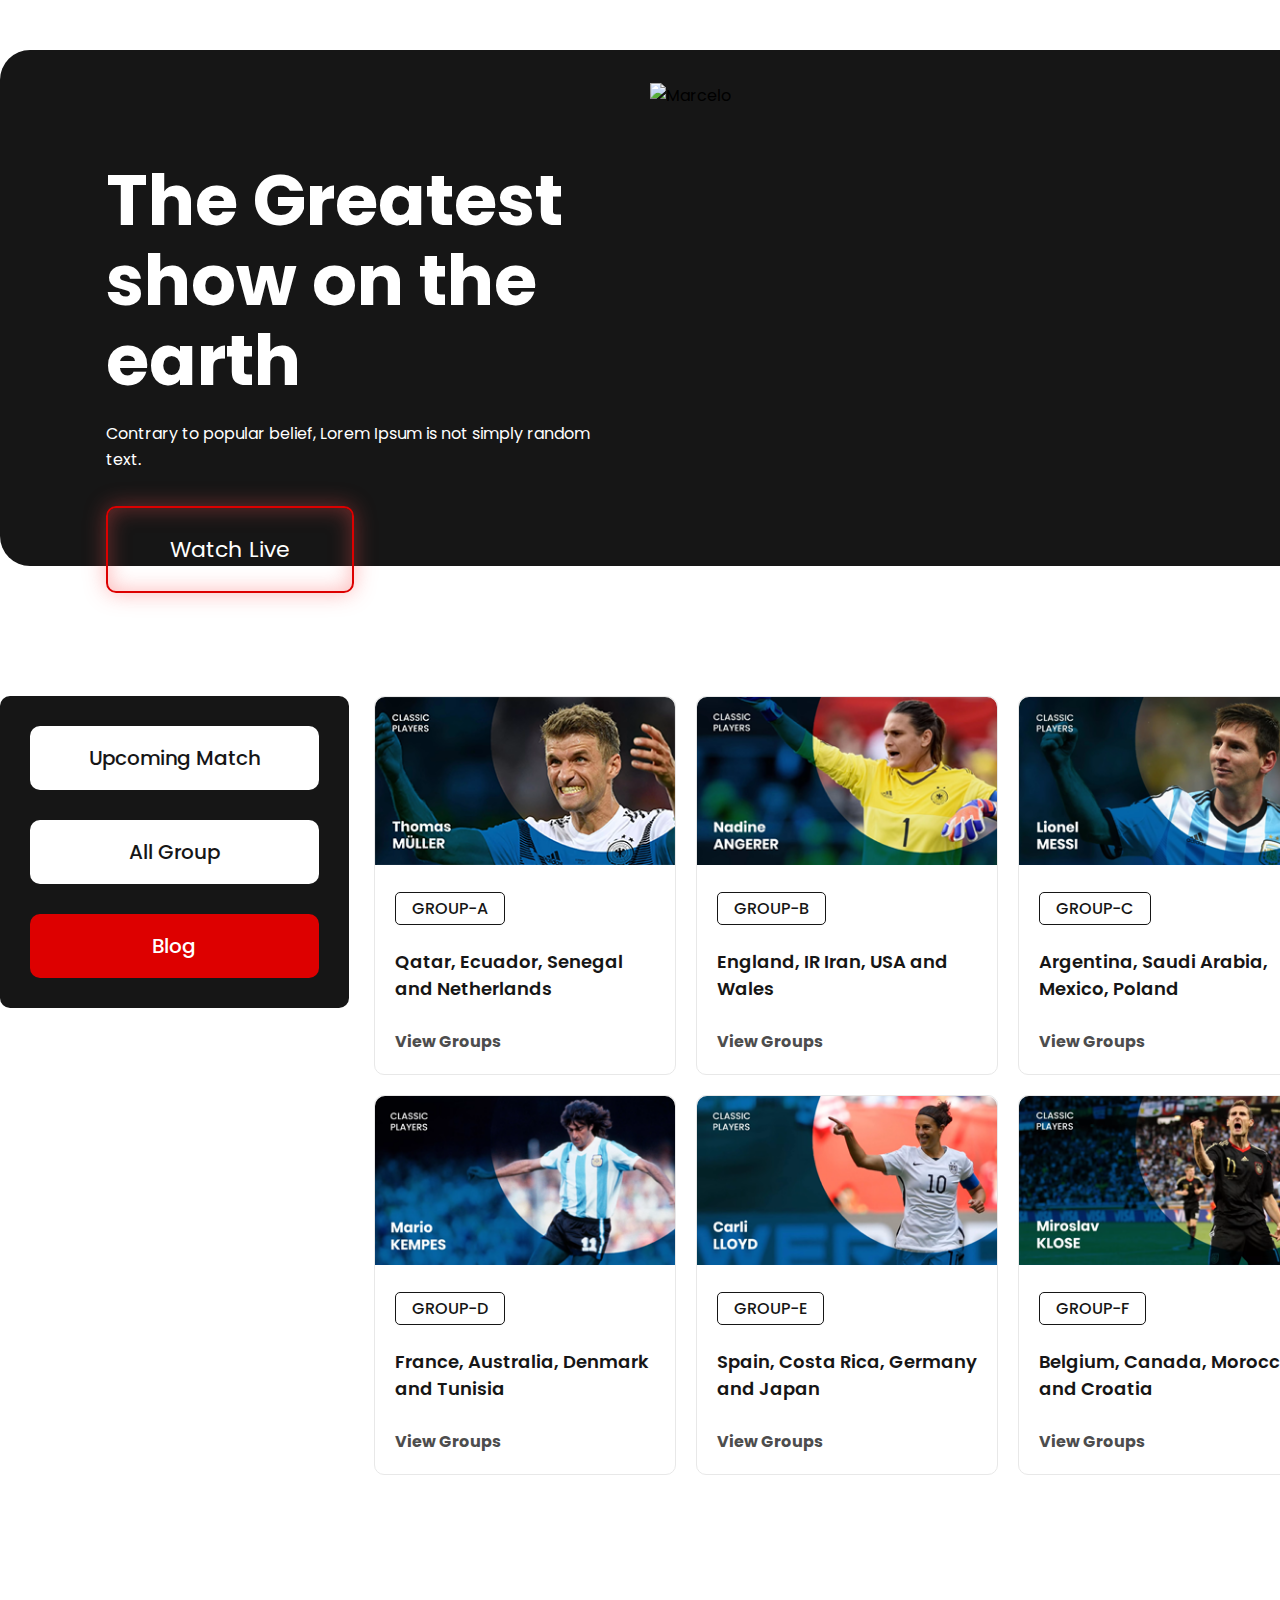
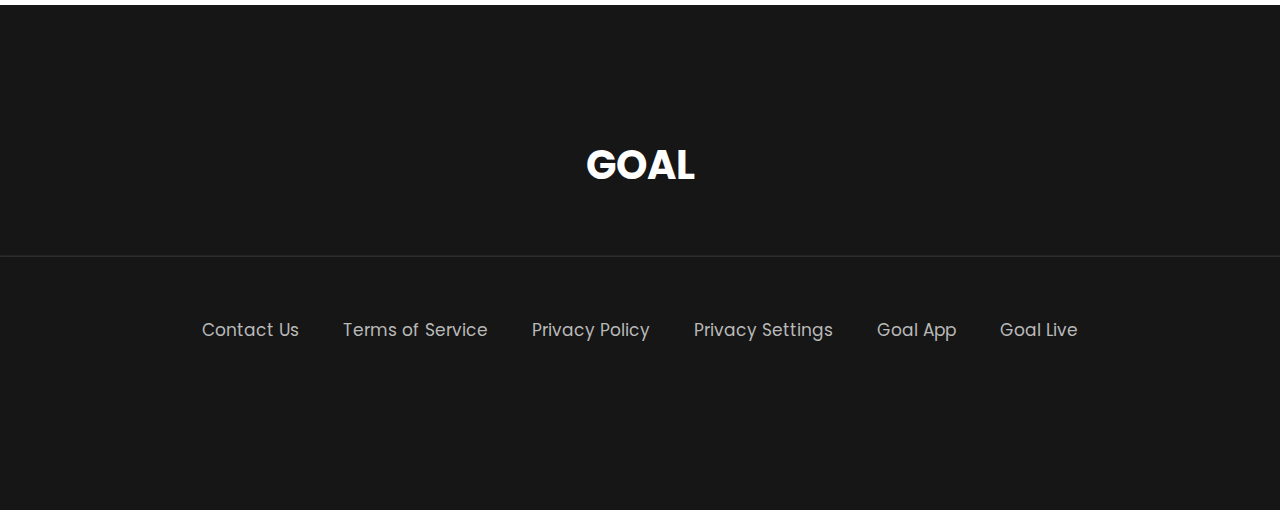
==== group.html @ 272e6b17 "groups-section-update" ====
<!DOCTYPE html>
<html lang="en">

<head>
    <meta charset="UTF-8">
    <meta http-equiv="X-UA-Compatible" content="IE=edge">
    <meta name="viewport" content="width=device-width, initial-scale=1.0">
    <title>Qatar World Cup</title>
    <!-- fav icon -->
    <link rel="shortcut icon" href="assets/favicon.png" type="image/x-icon">
    <!-- google fonts -->
    <link rel="preconnect" href="https://fonts.googleapis.com">
    <link rel="preconnect" href="https://fonts.gstatic.com" crossorigin>
    <link
        href="https://fonts.googleapis.com/css2?family=Poppins:ital,wght@0,100;0,200;0,300;0,400;0,500;0,600;0,700;0,800;0,900;1,100;1,200;1,300;1,400;1,500;1,600;1,700;1,800;1,900&display=swap"
        rel="stylesheet">
    <!-- font awesome icon -->
    <link rel="stylesheet" href="https://cdnjs.cloudflare.com/ajax/libs/font-awesome/6.1.1/css/all.min.css"
        integrity="sha512-KfkfwYDsLkIlwQp6LFnl8zNdLGxu9YAA1QvwINks4PhcElQSvqcyVLLD9aMhXd13uQjoXtEKNosOWaZqXgel0g=="
        crossorigin="anonymous" referrerpolicy="no-referrer" />
    <!-- stylesheets -->
    <link rel="stylesheet" href="styles/style.css">
</head>

<body>
    <header class="main-container">
        <section class="banner-section">
            <div class="banner-content">
                <div class="title">
                    <h1>The Greatest show on the earth</h1>
                    <p>Contrary to popular belief, Lorem Ipsum is not simply
                        random text.</p>
                    <a class="button" href="#">Watch Live <i class="fa-solid fa-angle-right"></i></a>
                </div>
                <div class="player">
                    <img src="assets/BannerImage.png" alt="Marcelo">
                </div>
            </div>
        </section>
    </header>
    <main class="main-container">
        <section class="pages">
            <div class="page-section">
                <div class="page-filter">
                    <a id="mr-bt" href="matches.html">Upcoming Match</a>
                    <a class="g-p" id="mr-bt" href="group.html">All Group</a>
                    <a id="mr-bt-b" href="index.html">Blog</a>
                </div>
                <div class="transfer-section">
                    <div class="transfer-info">
                        <img src="assets/group-1.png" alt="">
                        <div class="transfer-detail">
                            <a href="#">GROUP-A</a>
                            <h5>Qatar, Ecuador, Senegal and Netherlands</h5>
                            <h6>View Groups</h6>
                        </div>
                    </div>
                    <div class="transfer-info">
                        <img src="assets/group-3.png" alt="">
                        <div class="transfer-detail">
                            <a href="#">GROUP-B</a>
                            <h5>England, IR Iran, USA and Wales</h5>
                            <h6>View Groups</h6>
                        </div>
                    </div>
                    <div class="transfer-info">
                        <img src="assets/group-2.png" alt="">
                        <div class="transfer-detail">
                            <a href="#">GROUP-C</a>
                            <h5>Argentina, Saudi Arabia, Mexico, Poland</h5>
                            <h6>View Groups</h6>
                        </div>
                    </div>
                    <div class="transfer-info">
                        <img src="assets/group-4.png" alt="">
                        <div class="transfer-detail">
                            <a href="#">GROUP-D</a>
                            <h5>France, Australia, Denmark and Tunisia</h5>
                            <h6>View Groups</h6>
                        </div>
                    </div>
                    <div class="transfer-info">
                        <img src="assets/group-5.png" alt="">
                        <div class="transfer-detail">
                            <a href="#">GROUP-E</a>
                            <h5>Spain, Costa Rica, Germany and Japan</h5>
                            <h6>View Groups</h6>
                        </div>
                    </div>
                    <div class="transfer-info">
                        <img src="assets/group-6.png" alt="">
                        <div class="transfer-detail">
                            <a href="#">GROUP-F</a>
                            <h5>Belgium, Canada, Morocco and Croatia</h5>
                            <h6>View Groups</h6>
                        </div>
                    </div>
                </div>
            </div>
            <div class="btn">
                <a class="view-btn" href="#">View all</a>
            </div>
        </section>
    </main>
    <footer class="container">
        <h2>GOAL</h2>
        <div class="main-container">
            <hr>
        </div>
        <div class="footer-nav">
            <ul>
                <li><a href="#"></a>Contact Us</li>
                <li><a href="#"></a>Terms of Service</li>
                <li><a href="#"></a>Privacy Policy</li>
                <li><a href="#"></a>Privacy Settings</li>
                <li><a href="#"></a>Goal App</li>
                <li><a href="#"></a>Goal Live</li>
            </ul>
        </div>
        <div class="footer-icon">
            <div class="f-s-icon">
                <ul>
                    <li><a href=""><i class="fa-brands fa-instagram"></i></a></li>
                    <li><a href=""><i class="fa-brands fa-twitter"></i></a></li>
                    <li><a href=""><i class="fa-brands fa-youtube"></i></a></li>
                    <li><a href=""><i class="fa-brands fa-dribbble"></i></a></li>
                </ul>
            </div>
        </div>
    </footer>
</body>

</html>
---- styles/style.css ----
/* global styles */
* {
    margin: 0 auto;
    padding: 0;
    box-sizing: border-box;
    font-family: 'Poppins', sans-serif;
    text-decoration: none;
    list-style: none;
}

/* banner styles start here */

.main-container {
    width: 1320px;
}

.banner-section {
    margin-top: 50px;
}

.banner-content {
    background: #161616;
    border-radius: 30px;
    height: auto;
}

.banner-content {
    display: flex;
}

.transfer-info img {
    width: 100%;
}

.title h1 {
    padding-left: 106px;
    padding-top: 111px;
    color: white;
    font-size: 70px;
    line-height: 80px;
    font-weight: 700;
    margin-bottom: 20px;
}

.page-filter a.active {
    background-color: #DD0000;
    color: white;
}

.title p {
    font-size: 16px;
    font-weight: 400;
    padding-left: 106px;
    line-height: 26px;
    color: white;
    margin-bottom: 60px;
}

/* effect styles */
.button {
    box-shadow: inset 0 0 1em #fb515166, 0 0 1em #fb515166;
    border: #DD0000 solid 2px;
}

.button:hover {
    background-color: #DD0000;
    box-shadow: inset 0 0 0 #fb515166, 0 0 1.5em #fb515199;
    transition: 0.5s;
}

.btn .view-btn {
    display: none;
    margin-top: 40px;
    padding: 12px 29px;
    color: #161616;
    border-radius: 5px;
}

.view-btn:hover {
    color: white;
    background-color: #DD0000;
    box-shadow: inset 0 0 0 #fb515166, 0 0 1.5em #fb515199;
    transition: 0.5s;
}

.title a {
    padding: 26px 62px;
    width: 187px;
    height: 55px;
    margin-left: 106px;
    margin-top: 30px;
    font-size: 22px;
    font-family: 700;
    text-decoration: none;
    color: white;
    border-radius: 10px;
}

.title,
.player {
    flex-basis: 50%;
}

.player img {
    width: 100%;
    height: 100%;
}

.player {
    margin-top: 33px;
    margin-left: 50px;
    margin-right: 70px;
}

/* banner styles end here */

/* page section style start here */

.pages {
    width: 100%;
    margin-top: 130px;
    margin-bottom: 130px;
}

/* filter bar sticky start style */
.page-filter {
    position: sticky;
    margin: 0;
    padding: 0;
    top: 0;
}

/* filter bar sticky end style */

.page-filter {
    padding: 30px;
    background-color: #161616;
    border-radius: 10px;
    width: 32%;
    height: auto;
    align-items: flex-start;
}



.page-filter a {
    background-color: #DD0000;
    display: block;
    padding: 17px 39px;
    border-radius: 10px;
    font-size: 20px;
    color: #ffffff;
    font-weight: 500;
    text-align: center;
}

#mr-bt {
    margin-bottom: 30px;
    background-color: #ffffff;
    color: #161616;
}

.page-section {
    display: flex;
    align-items: flex-start;
}

.transfer-section,
.matches {
    display: grid;
    grid-template-columns: repeat(3, 1fr);
    grid-row-gap: 20px;
    grid-column-gap: 20px;
    margin-left: 25px;
    width: 90%;
}

.transfer-info {
    border: 1px solid #E8E8E8;
    border-radius: 10px;
    padding-bottom: 20px;
}

.transfer-info .transfer-detail {
    margin-left: 20px;
    margin-right: 20px;
    margin-top: 24px;
}

.transfer-info img {
    border-top-left-radius: 10px;
    border-top-right-radius: 10px;
}


.transfer-detail a {
    font-size: 16px;
    font-weight: 500;
    padding: 4px 16px;
    border: 1px solid #161616;
    border-radius: 5px;
    color: #161616;
}

.transfer-info h5 {
    display: block;
    font-size: 18px;
    font-weight: 600;
    color: #161616;
    line-height: 27px;
    margin-top: 27px;
    margin-bottom: 27px;
}

.transfer-info span {
    font-size: 16px;
    font-weight: 400;
    color: #161616;
    margin-left: 10px;
}

.transfer-info p {
    font-size: 16px;
    font-weight: 400;
    color: #161616;
    display: inline;
}

.fa-message {
    margin-left: 30px;
}

.btn .view-btn {
    display: none;
    text-align: center;
    padding: 12px 29px;
    color: #ffffff;
    border-radius: 5px;
}

/* page section style end here */

/* match section style */
.match-info {
    display: flex;
    justify-content: space-between;
    align-items: center;
}


.match-section {
    border: 1px solid #E8E8E8;
    border-radius: 10px;
    padding: 53px 20px;
    align-items: center;
    height: auto;
    width: 100%;
}

.match-section h1 {
    display: block;
    font-size: 20px;
    font-weight: 600;
    color: #161616;
    text-align: center;
    margin-top: 20px;
}

.transfer-detail h6 {
    align-items: center;
    border: none;
    font-size: 16px;
    color: #4D4D4D;
}

.match-section p {
    display: block;
    font-size: #4D4D4D;
    font-weight: 400;
    text-align: center;
    margin-top: 20px;
}

.vs {
    font-size: 16px;
    font-weight: 700;
    margin-left: 20px;
    margin-right: 20px;
}

/* match section end here */

/* footer section start here */
footer {
    background-color: #161616;
    margin: 0 auto;
    text-align: center;
    padding-top: 130px;
    padding-bottom: 100px;
}

footer h2 {
    font-size: 40px;
    font-weight: 600px;
    color: #FFFFFF;
    margin-bottom: 60px;
}

hr {
    color: #FFFFFF;
    opacity: 10%;
    margin-bottom: 60px;
}

.footer-nav ul li {
    color: #B9B9B9;
    margin-top: 50px;
    display: inline;
    margin-left: 20px;
    margin-right: 20px;
    font-size: 17px;
    cursor: pointer;
}

.f-s-icon ul li a {
    list-style: none;
}

.footer-icon {
    display: inline-block;
    list-style: none;
}

.footer-nav a {
    cursor: pointer;
}

.f-s-icon ul li a i {
    color: #FFFFFF;
    opacity: 100%;
    font-size: 18px;
}

.f-s-icon ul li {
    margin-left: 15px;
    margin-right: 15px;
    list-style: none;
}

.f-s-icon ul {
    text-align: center;
    display: flex;
    margin-top: 60px;
}

/* footer section end here */

/* -------------------------------------------------
                    *media queries*
---------------------------------------------------- */

/* Mobile device */
@media only screen and (max-width: 576px) {
    * {
        align-items: center;
        margin: 0;
    }

    /* filter bar sticky start style */
    .page-filter {
        position: relative;
    }

    /* filter bar sticky end style */

    .main-container {
        width: 100%;
        margin-top: 0;
    }

    /* effect styles */
    .button {
        box-shadow: inset 0 0 1em #fb515166, 0 0 1em #fb515166;
        border: #DD0000 solid 2px;
    }

    .button:hover {
        background-color: #DD0000;
        box-shadow: inset 0 0 0 #fb515166, 0 0 1.5em #fb515199;
        transition: 0.5s;
    }

    .btn .view-btn {
        display: none;
        margin-top: 40px;
        padding: 12px 29px;
        color: #161616;
        border-radius: 5px;
    }

    .view-btn:hover {
        color: white;
        background-color: #DD0000;
        box-shadow: inset 0 0 0 #fb515166, 0 0 1.5em #fb515199;
        transition: 0.5s;
    }

    .banner-section {
        margin-left: 15px;
        margin-right: 15px;
    }

    .banner-content {
        width: 100%;
        background: #161616;
        border-radius: 10px;
        height: auto;
        align-items: center;
        text-align: center;
    }

    .banner-section {
        margin-top: 20px;
    }

    .banner-content {
        display: flex;
        flex-direction: column;
        height: 100%;
    }

    .title h1 {
        color: white;
        font-size: 22px;
        line-height: 33px;
        font-weight: 700;
        margin-bottom: 20px;
        padding: 0px 53px;
        padding-top: 20px;
        margin-top: 0px;
        text-align: center;
    }

    .title p {
        padding: 0px 38px;
        font-size: 14px;
        font-weight: 400;
        line-height: 24px;
        color: white;
        text-align: center;
        margin-bottom: 40px;
        text-overflow: ellipsis;

    }

    .title a {
        padding: 10px 14px;
        font-size: 20px;
        font-family: 700;
        text-decoration: none;
        color: white;
        border-radius: 10px;
        text-align: center;
        margin: 0;
    }

    .player {
        margin-right: 8px;
        margin-left: 8px;
    }

    .player img {
        width: 100%;
        height: 100%;
        display: block;
    }

    .page-section {
        display: flex;
        flex-direction: column;

        align-items: center;
    }

    .pages {
        width: 100%;
        align-items: center;
    }


    .page-filter {
        background: none;
        padding: 30px;
        border-radius: 10px;
        width: 100%;
        height: auto;
    }

    #mr-bt {
        margin-bottom: 30px;
        background-color: #ffffff;
        color: #161616;
        border: 1px solid #161616;
    }

    .transfer-section {
        width: 90%;
    }

    .match-section {
        padding: 53px 45px;
    }

    .transfer-section,
    .matches {
        display: grid;
        grid-template-columns: repeat(1, 1fr);
        grid-row-gap: 15px;
        margin-left: 15px;
        margin-right: 15px;
        align-items: center;
    }

    .transfer-info {
        border: 1px solid #E8E8E8;
        border-radius: 10px;
    }

    .transfer-info img {
        width: 100%;
        border-top-left-radius: 10px;
        border-top-right-radius: 10px;
    }

    .transfer-info h5 {
        display: block;
        font-size: 16px;
        font-weight: 600;
        color: #161616;
        line-height: 27px;
        margin-top: 27px;
        margin-bottom: 27px;
    }

    .transfer-detail a {
        font-size: 16px;
        font-weight: 500;
        border: 1px solid #161616;
        border-radius: 5px;
        color: #161616;
        margin: 0;
        padding: 5px 5px;
    }

    .pages {
        width: 100%;
        margin-top: 0px;
        margin-bottom: 50px;
    }

    .footer-nav ul li {
        color: #B9B9B9;
        display: block;
        margin-left: 20px;
        margin-right: 20px;
        font-size: 17px;
        margin-top: 20px;
        cursor: pointer;
    }

    hr {
        color: #FFFFFF;
        opacity: 10%;
        margin-bottom: 30px;
    }

    footer h2 {
        font-size: 40px;
        color: #FFFFFF;
        margin-bottom: 30px;
    }

    footer {
        background-color: #161616;
        margin: 0 auto;
        text-align: center;
        margin-top: 0px;
        padding-top: 30px;
        padding-bottom: 30px;
    }

    .f-s-icon ul {
        text-align: center;
        display: flex;
        margin-top: 30px;
    }

    #mr-bt-b {
        background-color: #DD0000;
        color: #E8E8E8;
    }

}

/* mobile device end here */

/* tablet device start here */

@media only screen and (max-width: 992px) and (min-width: 577px) {

    .main-container {
        width: 100%;
    }

    .banner-section {
        margin-top: 30px;
    }

    .banner-content {
        display: flex;
    }

    .banner-content {
        background: #161616;
        border-radius: 30px;
        width: 100%;
        height: auto;
    }

    /* effect styles */
    .button {
        box-shadow: inset 0 0 1em #fb515166, 0 0 1em #fb515166;
        border: #DD0000 solid 2px;
    }

    .button:hover {
        background-color: #DD0000;
        box-shadow: inset 0 0 0 #fb515166, 0 0 1.5em #fb515199;
        transition: 0.5s;
    }

    .btn .view-btn {
        display: inline-block;
        margin-top: 40px;
        padding: 12px 29px;
        color: #161616;
        border-radius: 5px;
    }

    .view-btn:hover {
        color: white;
        background-color: #DD0000;
        box-shadow: inset 0 0 0 #fb515166, 0 0 1.5em #fb515199;
        transition: 0.5s;
    }


    .transfer-info img {
        border-top-left-radius: 10px;
        border-top-right-radius: 10px;
    }

    .title h1 {
        padding-left: 60px;
        padding-top: 45px;
        color: white;
        font-size: 40px;
        line-height: 50px;
        font-weight: 700;
        margin-bottom: 10px;
    }

    .title p {
        font-size: 14px;
        font-weight: 400;
        padding-left: 60px;
        line-height: 24px;
        color: white;
        margin-bottom: 40px;
    }

    .title a {
        padding: 12px 12px;
        margin-left: 60px;
        font-size: 22px;
        font-family: 700;
        text-decoration: none;
        color: white;
        border-radius: 10px
    }

    .player {
        margin-top: 58px;
        margin-right: 10px;
    }


    .pages {
        width: 100%;
        margin-top: 50px;
        margin-bottom: 50px;
    }

    /* filter bar sticky start style */
    .page-filter {
        position: relative;
    }

    /* filter bar sticky end style */
    .page-section {
        display: flex;
        flex-direction: column;
        justify-content: center;
    }

    .page-filter {
        border-radius: 10px;
        width: 100%;
    }

    .page-filter {
        display: flex;
        flex-direction: row;
        border-radius: 10px;
        width: 100%;
        height: auto;
        background-color: white;
    }

    .page-filter a {
        border: 1px solid #E8E8E8;
        border-radius: 10px;
        padding: 17px 75px;
    }

    #mr-bt {
        margin-bottom: 0px;
        background-color: #ffffff;
        color: #161616;
    }

    .transfer-info img {
        width: 100%;
    }

    .transfer-section,
    .matches {
        display: grid;
        grid-template-columns: repeat(2, 1fr);
        grid-row-gap: 20px;
        grid-column-gap: 20px;
        margin-left: 25px;
        margin-right: 25px;
    }


    .btn {
        text-align: center;
    }

    footer {
        background-color: #161616;
        margin: 0 auto;
        text-align: center;
        padding-top: 70px;
        padding-bottom: 70px;
    }

    hr {
        color: #FFFFFF;
        opacity: 10%;
        margin-bottom: 30px;
    }

    footer h2 {
        font-size: 40px;
        font-weight: 600px;
        color: #FFFFFF;
        margin-bottom: 30px;
    }

    .footer-nav ul li {
        color: #B9B9B9;
        display: inline-block;
        margin-top: 20px;
        margin-left: 20px;
        margin-right: 20px;
        font-size: 17px;
        cursor: pointer;
    }

    .banner-section {
        margin-left: 15px;
        margin-right: 15px;
    }

    #mr-bt {
        padding: 17px 50px;
    }

    .page-filter .g-p {
        padding: 17px 50px;
    }

}

/* tablet device end here */
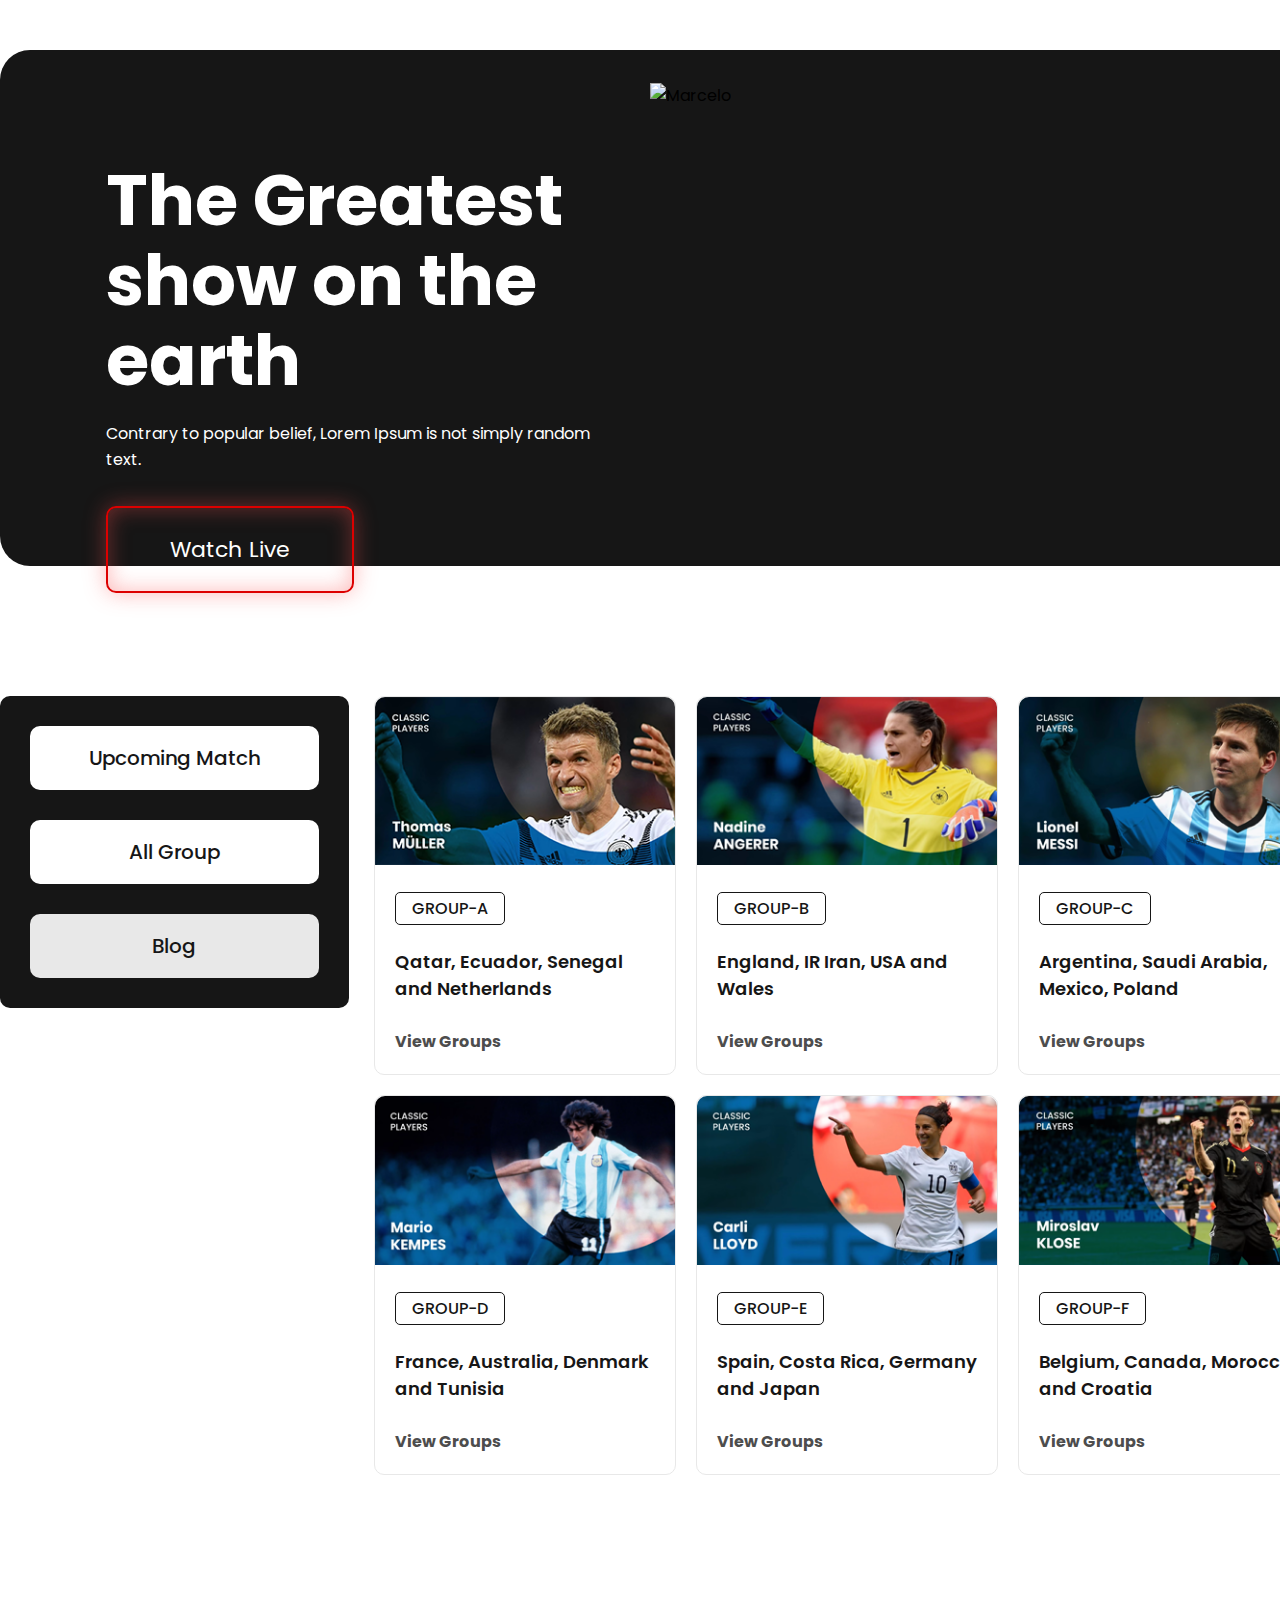
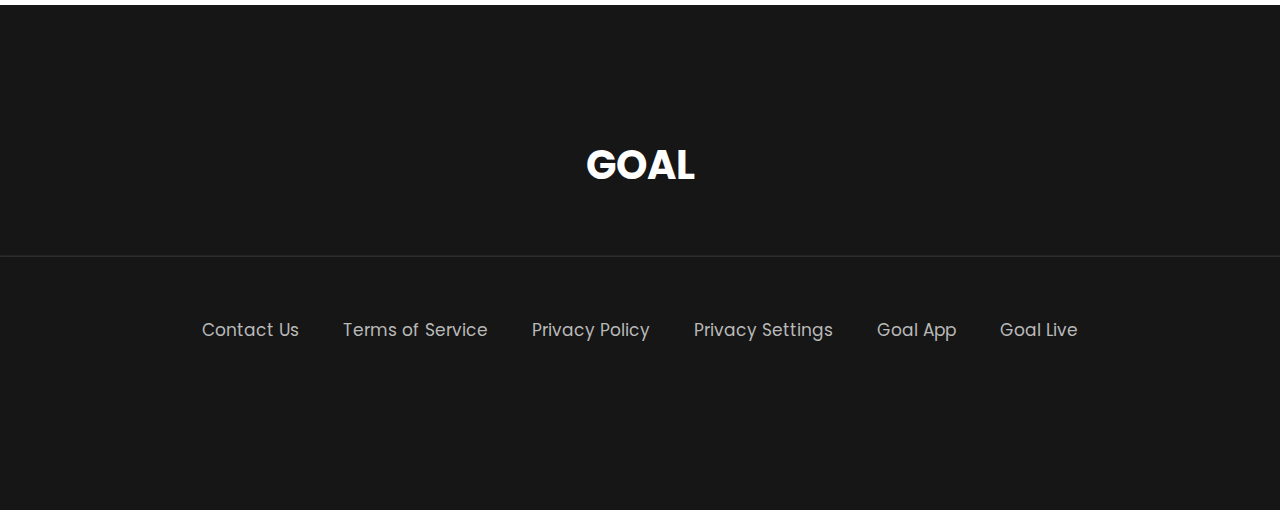
==== commit b47f5d58: "style add" ====
--- a/group.html
+++ b/group.html
@@ -42,9 +42,9 @@
         <section class="pages">
             <div class="page-section">
                 <div class="page-filter">
-                    <a id="mr-bt" href="matches.html">Upcoming Match</a>
+                    <a class="active" id="mr-bt" href="matches.html">Upcoming Match</a>
                     <a class="g-p" id="mr-bt" href="group.html">All Group</a>
-                    <a id="mr-bt-b" href="index.html">Blog</a>
+                    <a class="active" id="mr-bt-b" href="index.html">Blog</a>
                 </div>
                 <div class="transfer-section">
                     <div class="transfer-info">
--- a/styles/style.css
+++ b/styles/style.css
@@ -40,11 +40,6 @@
     line-height: 80px;
     font-weight: 700;
     margin-bottom: 20px;
-}
-
-.page-filter a.active {
-    background-color: #DD0000;
-    color: white;
 }
 
 .title p {
@@ -141,15 +136,23 @@
     align-items: flex-start;
 }
 
-
+.page-filter a:hover {
+    color: white;
+    background: #DD0000;
+}
+
+.page-filter a .active {
+    background: #DD0000;
+    color: white;
+}
 
 .page-filter a {
-    background-color: #DD0000;
+    background-color: #E8E8E8;
     display: block;
     padding: 17px 39px;
     border-radius: 10px;
     font-size: 20px;
-    color: #ffffff;
+    color: #161616;
     font-weight: 500;
     text-align: center;
 }
